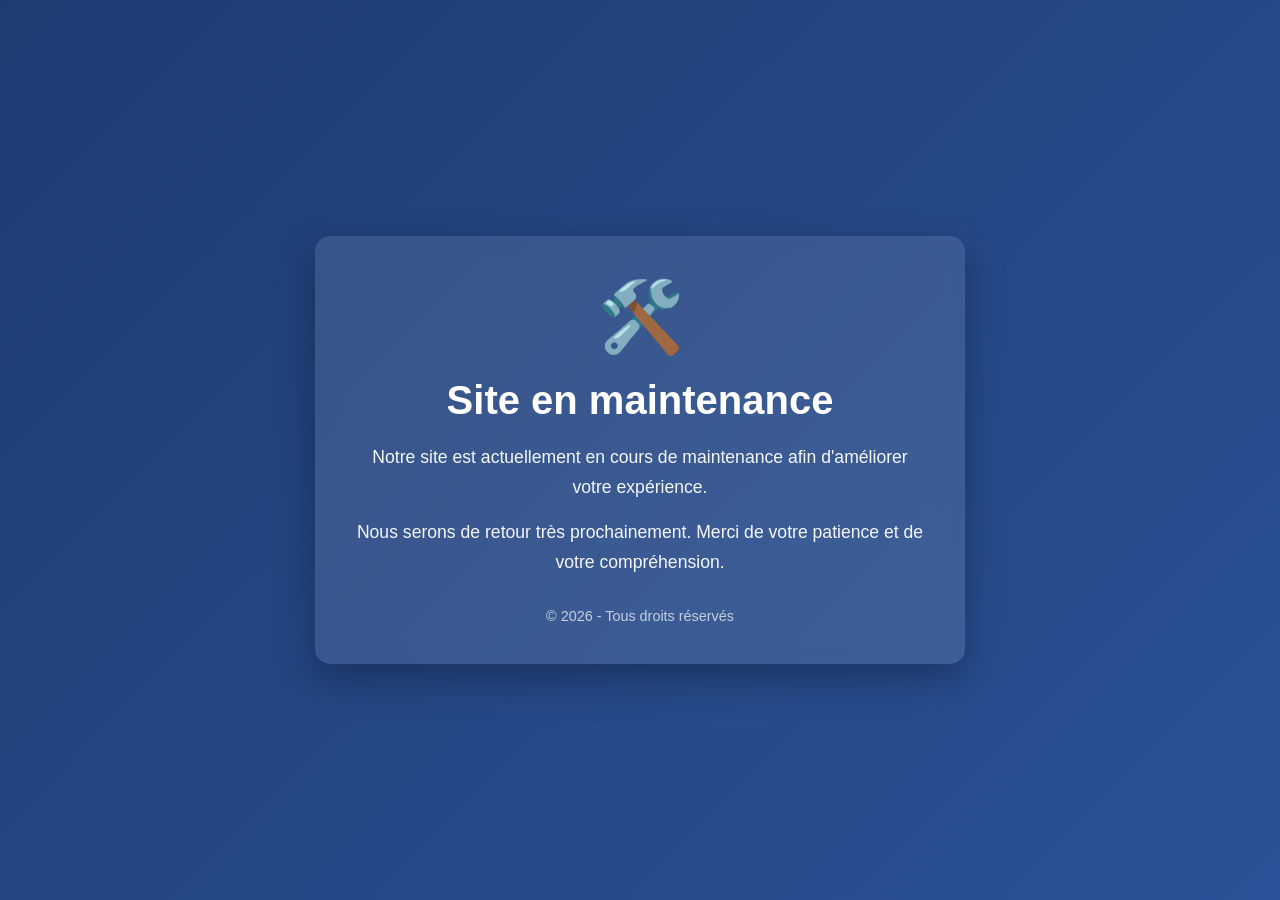
==== maintenance.html @ 826df1fe "Add files via upload" ====
<!DOCTYPE html>
<html lang="fr">
<head>
    <meta charset="UTF-8">
    <meta name="viewport" content="width=device-width, initial-scale=1.0">
    <title>Site en maintenance</title>

    <style>
        * {
            margin: 0;
            padding: 0;
            box-sizing: border-box;
        }

        body {
            font-family: Arial, Helvetica, sans-serif;
            background: linear-gradient(135deg, #1e3c72, #2a5298);
            color: #fff;
            display: flex;
            justify-content: center;
            align-items: center;
            height: 100vh;
            text-align: center;
            padding: 20px;
        }

        .container {
            max-width: 650px;
            background: rgba(255,255,255,0.1);
            backdrop-filter: blur(10px);
            padding: 40px;
            border-radius: 15px;
            box-shadow: 0 15px 40px rgba(0,0,0,.3);
        }

        .icon {
            font-size: 70px;
            margin-bottom: 20px;
        }

        h1 {
            font-size: 2.5rem;
            margin-bottom: 20px;
        }

        p {
            font-size: 1.1rem;
            line-height: 1.7;
            opacity: 0.95;
        }

        .footer {
            margin-top: 30px;
            font-size: 0.9rem;
            opacity: 0.7;
        }
    </style>
</head>
<body>

<div class="container">
    <div class="icon">🛠️</div>

    <h1>Site en maintenance</h1>

    <p>
        Notre site est actuellement en cours de maintenance afin
        d'améliorer votre expérience.
    </p>

    <p style="margin-top:15px;">
        Nous serons de retour très prochainement.
        Merci de votre patience et de votre compréhension.
    </p>

    <div class="footer">
        © 2026 - Tous droits réservés
    </div>
</div>

</body>
</html>
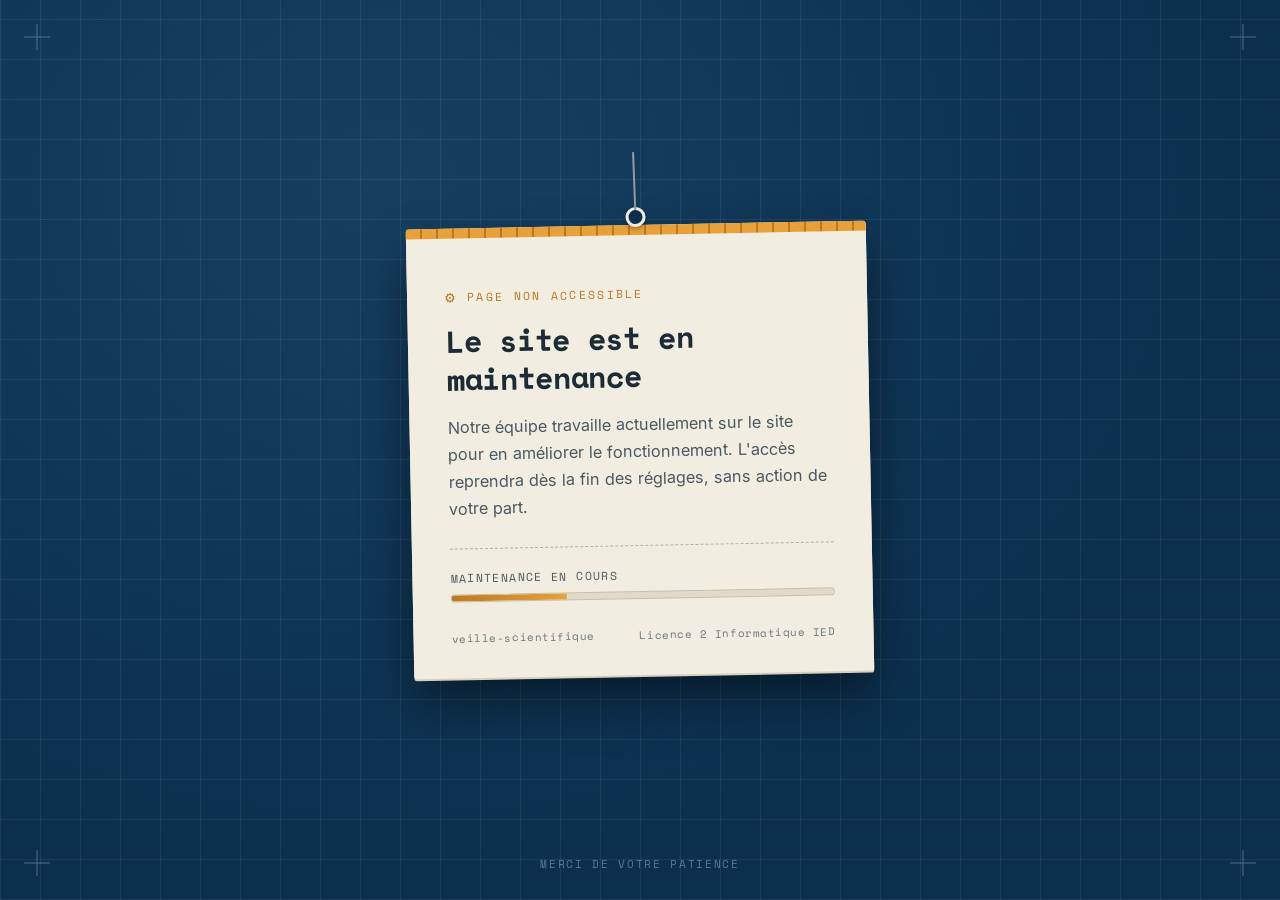
==== commit 6a9596a3: "Redesign maintenance page with new styles and layout Updated the maintenance page with a new design " ====
--- a/maintenance.html
+++ b/maintenance.html
@@ -1,82 +1,248 @@
 <!DOCTYPE html>
 <html lang="fr">
 <head>
-    <meta charset="UTF-8">
-    <meta name="viewport" content="width=device-width, initial-scale=1.0">
-    <title>Site en maintenance</title>
-
-    <style>
-        * {
-            margin: 0;
-            padding: 0;
-            box-sizing: border-box;
-        }
-
-        body {
-            font-family: Arial, Helvetica, sans-serif;
-            background: linear-gradient(135deg, #1e3c72, #2a5298);
-            color: #fff;
-            display: flex;
-            justify-content: center;
-            align-items: center;
-            height: 100vh;
-            text-align: center;
-            padding: 20px;
-        }
-
-        .container {
-            max-width: 650px;
-            background: rgba(255,255,255,0.1);
-            backdrop-filter: blur(10px);
-            padding: 40px;
-            border-radius: 15px;
-            box-shadow: 0 15px 40px rgba(0,0,0,.3);
-        }
-
-        .icon {
-            font-size: 70px;
-            margin-bottom: 20px;
-        }
-
-        h1 {
-            font-size: 2.5rem;
-            margin-bottom: 20px;
-        }
-
-        p {
-            font-size: 1.1rem;
-            line-height: 1.7;
-            opacity: 0.95;
-        }
-
-        .footer {
-            margin-top: 30px;
-            font-size: 0.9rem;
-            opacity: 0.7;
-        }
-    </style>
+<meta charset="UTF-8">
+<meta name="viewport" content="width=device-width, initial-scale=1.0">
+<title>Site en maintenance</title>
+<link rel="preconnect" href="https://fonts.googleapis.com">
+<link rel="preconnect" href="https://fonts.gstatic.com" crossorigin>
+<link href="https://fonts.googleapis.com/css2?family=Space+Mono:wght@400;700&family=Inter:wght@400;500;600&display=swap" rel="stylesheet">
+<style>
+  :root{
+    --blue-deep: #0b2f4d;
+    --blue-mid: #163f61;
+    --grid-line: rgba(255,255,255,0.07);
+    --paper: #f2ede1;
+    --paper-shadow: #d8d0bd;
+    --ink: #1c2b36;
+    --ink-soft: #4a5a63;
+    --amber: #e8a13a;
+    --amber-dark: #b97a1f;
+    --thread: #8f9a9e;
+  }
+
+  *{ margin:0; padding:0; box-sizing:border-box; }
+
+  body{
+    font-family: 'Inter', Arial, sans-serif;
+    background-color: var(--blue-deep);
+    background-image:
+      repeating-linear-gradient(0deg, var(--grid-line) 0 1px, transparent 1px 40px),
+      repeating-linear-gradient(90deg, var(--grid-line) 0 1px, transparent 1px 40px),
+      radial-gradient(ellipse at 30% 20%, var(--blue-mid), var(--blue-deep) 70%);
+    color: var(--ink);
+    min-height: 100vh;
+    display:flex;
+    align-items:center;
+    justify-content:center;
+    padding: 32px;
+    position: relative;
+    overflow:hidden;
+  }
+
+  /* corner crosshairs, drafting-table feel */
+  .crosshair{
+    position:fixed;
+    width:26px; height:26px;
+    opacity:0.35;
+  }
+  .crosshair::before, .crosshair::after{
+    content:"";
+    position:absolute;
+    background: #cfe0ee;
+  }
+  .crosshair::before{ top:50%; left:0; width:100%; height:1px; transform:translateY(-50%); }
+  .crosshair::after{ left:50%; top:0; height:100%; width:1px; transform:translateX(-50%); }
+  .crosshair.tl{ top:24px; left:24px; }
+  .crosshair.tr{ top:24px; right:24px; }
+  .crosshair.bl{ bottom:24px; left:24px; }
+  .crosshair.br{ bottom:24px; right:24px; }
+
+  .stamp{
+    position:fixed;
+    bottom:28px; left:50%;
+    transform: translateX(-50%);
+    font-family:'Space Mono', monospace;
+    font-size: 0.7rem;
+    letter-spacing: 0.15em;
+    color: rgba(207,224,238,0.4);
+    text-transform: uppercase;
+  }
+
+  /* the work-order tag */
+  .tag{
+    position: relative;
+    width: 100%;
+    max-width: 460px;
+    background: var(--paper);
+    color: var(--ink);
+    padding: 44px 38px 32px;
+    border-radius: 3px;
+    box-shadow:
+      0 2px 0 var(--paper-shadow),
+      0 25px 50px rgba(0,0,0,0.45);
+    transform: rotate(-1.1deg);
+  }
+
+  .tag::before{ /* torn/perforated edge illusion at top */
+    content:"";
+    position:absolute;
+    top:0; left:0; right:0;
+    height: 10px;
+    background: repeating-linear-gradient(90deg, var(--amber) 0 14px, var(--amber-dark) 14px 16px);
+    border-radius: 3px 3px 0 0;
+  }
+
+  .punch{
+    position:absolute;
+    top: -18px;
+    left: 50%;
+    transform: translateX(-50%) rotate(-1.1deg);
+    width: 20px; height: 20px;
+    background: var(--blue-deep);
+    border-radius: 50%;
+    border: 3px solid var(--paper);
+    box-shadow: 0 2px 4px rgba(0,0,0,0.3);
+  }
+  .punch::after{
+    content:"";
+    position:absolute;
+    top:-58px;
+    left:50%;
+    width: 2px;
+    height: 58px;
+    background: var(--thread);
+    transform: translateX(-50%);
+  }
+
+  .eyebrow{
+    font-family:'Space Mono', monospace;
+    font-size: 0.72rem;
+    letter-spacing: 0.2em;
+    text-transform: uppercase;
+    color: var(--amber-dark);
+    display:flex;
+    align-items:center;
+    gap:10px;
+    margin-top: 12px;
+  }
+  .eyebrow .gear{
+    display:inline-block;
+    animation: spin 6s linear infinite;
+    font-size: 1rem;
+  }
+  @media (prefers-reduced-motion: reduce){
+    .eyebrow .gear{ animation: none; }
+  }
+  @keyframes spin{ to{ transform: rotate(360deg); } }
+
+  h1{
+    font-family:'Space Mono', monospace;
+    font-size: 1.9rem;
+    line-height: 1.25;
+    margin-top: 14px;
+    letter-spacing: -0.01em;
+  }
+
+  .lede{
+    margin-top: 16px;
+    font-size: 1.02rem;
+    line-height: 1.65;
+    color: var(--ink-soft);
+  }
+
+  .meter{
+    margin-top: 26px;
+    padding-top: 20px;
+    border-top: 1px dashed #b9b0a0;
+  }
+  .meter-label{
+    font-family:'Space Mono', monospace;
+    font-size: 0.72rem;
+    letter-spacing: 0.12em;
+    text-transform: uppercase;
+    color: var(--ink-soft);
+    display:flex;
+    justify-content: space-between;
+    margin-bottom: 8px;
+  }
+  .meter-track{
+    height: 8px;
+    background: #e2dac9;
+    border-radius: 4px;
+    overflow:hidden;
+    border: 1px solid #c9bfa9;
+  }
+  .meter-fill{
+    height:100%;
+    width: 30%;
+    background: linear-gradient(90deg, var(--amber-dark), var(--amber));
+    border-radius: 4px 0 0 4px;
+    animation: work 2.8s ease-in-out infinite alternate;
+  }
+  @media (prefers-reduced-motion: reduce){
+    .meter-fill{ animation: none; width: 62%; }
+  }
+  @keyframes work{
+    0%{ width: 22%; }
+    100%{ width: 68%; }
+  }
+
+  .ticket-footer{
+    margin-top: 28px;
+    display:flex;
+    justify-content: space-between;
+    align-items:flex-end;
+    font-family:'Space Mono', monospace;
+    font-size: 0.68rem;
+    letter-spacing: 0.05em;
+    color: var(--ink-soft);
+    opacity: 0.8;
+  }
+
+  @media (max-width: 480px){
+    .tag{ padding: 38px 24px 26px; }
+    h1{ font-size: 1.5rem; }
+    .crosshair{ display:none; }
+  }
+</style>
 </head>
 <body>
 
-<div class="container">
-    <div class="icon">🛠️</div>
-
-    <h1>Site en maintenance</h1>
-
-    <p>
-        Notre site est actuellement en cours de maintenance afin
-        d'améliorer votre expérience.
+  <div class="crosshair tl" aria-hidden="true"></div>
+  <div class="crosshair tr" aria-hidden="true"></div>
+  <div class="crosshair bl" aria-hidden="true"></div>
+  <div class="crosshair br" aria-hidden="true"></div>
+
+  <main class="tag" role="main" aria-labelledby="titre-maintenance">
+    <div class="punch" aria-hidden="true"></div>
+
+    <p class="eyebrow"><span class="gear" aria-hidden="true">⚙</span> Page non accessible</p>
+
+    <h1 id="titre-maintenance">Le site est en maintenance</h1>
+
+    <p class="lede">
+      Notre équipe travaille actuellement sur le site pour en améliorer le fonctionnement.
+      L'accès reprendra dès la fin des réglages, sans action de votre part.
     </p>
 
-    <p style="margin-top:15px;">
-        Nous serons de retour très prochainement.
-        Merci de votre patience et de votre compréhension.
-    </p>
-
-    <div class="footer">
-        © 2026 - Tous droits réservés
+    <div class="meter">
+      <div class="meter-label">
+        <span>Maintenance en cours</span>
+        
+      </div>
+      <div class="meter-track" role="img" aria-label="Travaux de maintenance en cours">
+        <div class="meter-fill"></div>
+      </div>
     </div>
-</div>
+
+    <div class="ticket-footer">
+      <span>veille-scientifique</span>
+      <span>Licence 2 Informatique IED</span>
+    </div>
+  </main>
+
+  <p class="stamp">Merci de votre patience</p>
 
 </body>
-</html>+</html>
